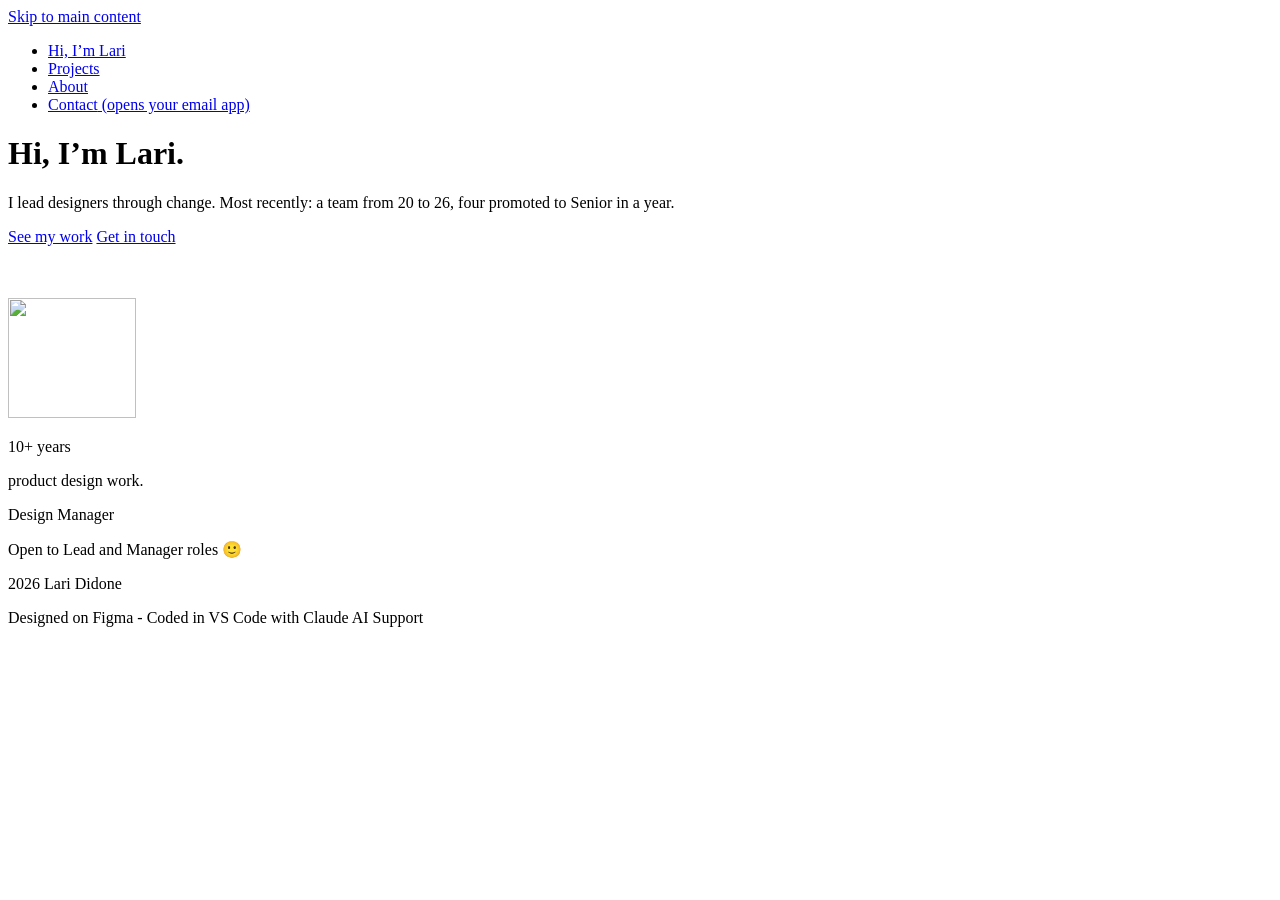
==== index.html @ 96b9745f "Rewrite home hero with proof line, add CTA buttons, clarify role tile Co-Authored-By: Claude Sonnet " ====
<!doctype html>
<html lang="en">
  <head>
    <meta charset="utf-8" />
    <meta name="viewport" content="width=device-width, initial-scale=1" />
    <title>Lari Didone</title>
    <meta
      name="description"
      content="Lari Didone, Design Manager. I lead designers through change: a team from 20 to 26, four promoted to Senior in a year."
    />
    <link
      rel="preload"
      href="assets/fonts/space-grotesk-latin-wght-normal.woff2"
      as="font"
      type="font/woff2"
      crossorigin
    />
    <link rel="icon" href="favicon.ico" sizes="16x16" />
    <link rel="stylesheet" href="css/tokens.css" />
    <link rel="stylesheet" href="css/styles.css" />
    <script src="js/text-size.js"></script>
  </head>
  <body>
    <a class="skip-link" href="#main">Skip to main content</a>

    <header class="site-header">
      <nav class="nav" aria-label="Main">
        <ul class="nav__list">
          <li>
            <a class="tab tab--smile" href="index.html" aria-current="page">Hi, I’m Lari</a>
          </li>
          <li><a class="tab tab--clap" href="projects.html">Projects</a></li>
          <li><a class="tab tab--smile" href="about.html">About</a></li>
          <li>
            <a class="tab tab--chat" href="mailto:larissadidone@gmail.com"
              >Contact<span class="visually-hidden"> (opens your email app)</span></a
            >
          </li>
        </ul>
      </nav>
    </header>

    <main id="main" class="main--center">
      <div class="home">
        <div class="hero">
          <div class="window">
            <div class="window__bar" aria-hidden="true"></div>
            <div class="window__body">
              <h1 class="window__title">Hi, I’m Lari.</h1>
              <p class="window__lead">
                I lead designers through change. Most recently: a team from 20 to 26, four promoted
                to Senior in a year.
              </p>
              <p>
                <a class="button" href="projects.html">See my work</a>
                <a class="button" href="mailto:larissadidone@gmail.com">Get in touch</a>
              </p>
            </div>
          </div>
          <div class="illustration illustration--corners" aria-hidden="true">
            <img src="assets/illustrations/corners-1.svg" alt="" />
            <img src="assets/illustrations/corners-2.svg" alt="" />
          </div>
          <div class="illustration illustration--arrow" aria-hidden="true">
            <img src="assets/illustrations/arrow-1.svg" alt="" />
            <img src="assets/illustrations/arrow-2.svg" alt="" />
          </div>
        </div>

        <div class="minis">
          <div class="window window--mini window--computer">
            <div class="window__bar" aria-hidden="true"></div>
            <div class="window__body window__body--art">
              <img src="assets/illustrations/pixel-computer.svg" alt="" width="128" height="120" />
            </div>
          </div>
          <div class="window window--mini window--years">
            <div class="window__bar" aria-hidden="true"></div>
            <div class="window__body">
              <p class="window__mini-title">10+ years</p>
              <p>product design work.</p>
            </div>
          </div>
          <div class="window window--mini window--role">
            <div class="window__bar" aria-hidden="true"></div>
            <div class="window__body">
              <p class="window__mini-title">Design Manager</p>
              <p>Open to Lead and Manager roles 🙂</p>
            </div>
          </div>
        </div>
      </div>
    </main>

    <footer class="site-footer">
      <div class="site-footer__inner">
        <p>2026 Lari Didone</p>
        <p>Designed on Figma - Coded in VS Code with Claude AI Support</p>
      </div>
    </footer>
  </body>
</html>
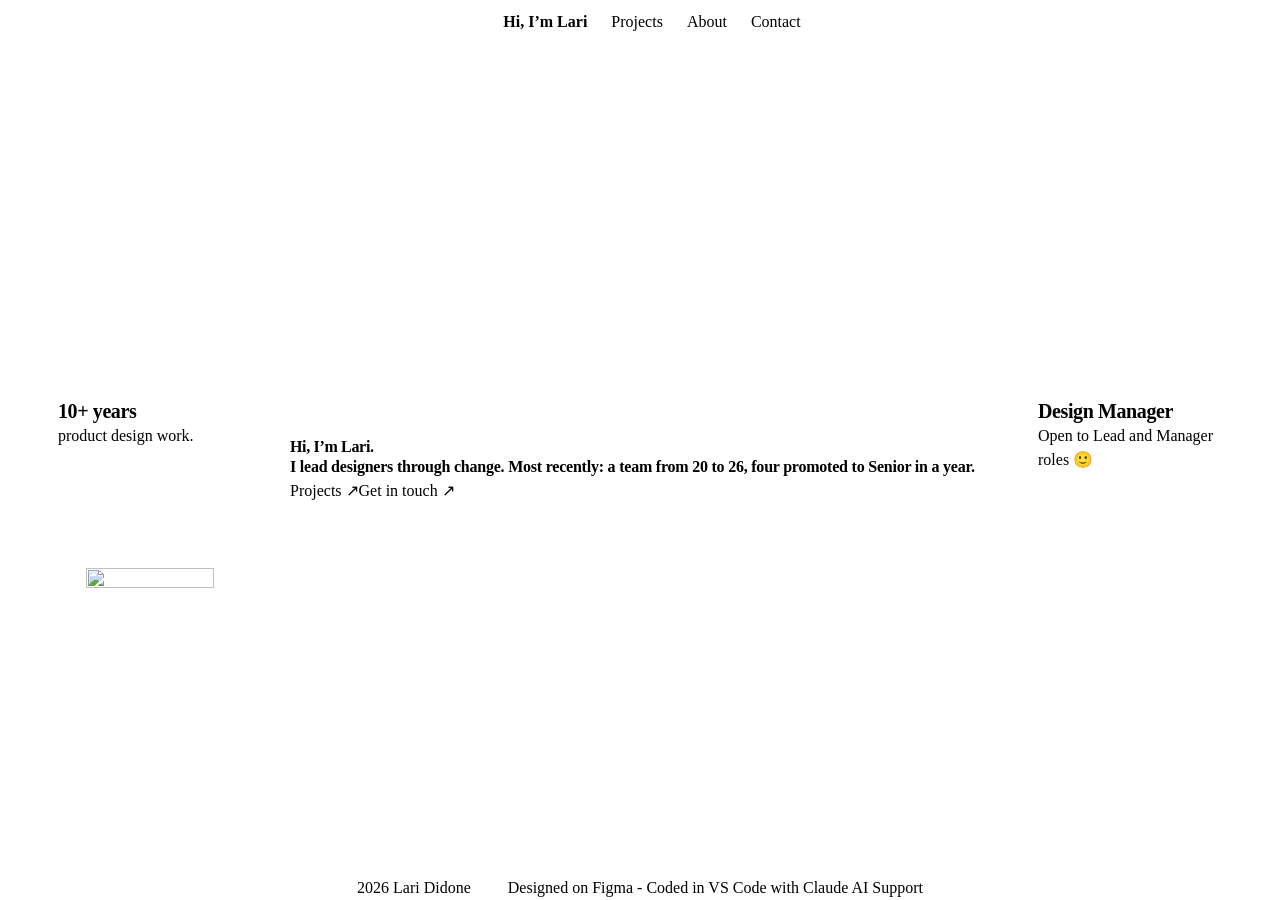
==== commit 53a2e444: "Style home hero links like card links: Projects and Get in touch Co-Authored-By: Claude Sonnet 5.5 <" ====
--- a/index.html
+++ b/index.html
@@ -51,9 +51,14 @@
                 I lead designers through change. Most recently: a team from 20 to 26, four promoted
                 to Senior in a year.
               </p>
-              <p>
-                <a class="button" href="projects.html">See my work</a>
-                <a class="button" href="mailto:larissadidone@gmail.com">Get in touch</a>
+              <p class="window__links">
+                <a class="link-arrow" href="projects.html"
+                  >Projects <span aria-hidden="true">↗</span></a
+                >
+                <a class="link-arrow" href="mailto:larissadidone@gmail.com"
+                  >Get in touch <span aria-hidden="true">↗</span
+                  ><span class="visually-hidden"> (opens your email app)</span></a
+                >
               </p>
             </div>
           </div>
--- a/css/styles.css
+++ b/css/styles.css
@@ -0,0 +1,1055 @@
+/*
+  ESTILOS DO SITE
+  ---------------
+  Ordem: fonte → base → utilitários → estrutura (navegação, rodapé) → painel e textos →
+  componentes (janela, cartão, formulário, botão).
+
+  O layout de desktop segue o Figma (frames de 1440px). O comportamento em telas menores
+  é uma PROPOSTA (o Figma ainda não tem frames mobile): veja docs/responsivo.md.
+  Há um único ponto de quebra, 40em (640px): abaixo dele o conteúdo empilha; a partir
+  dele vale o layout do Figma. Usamos "em" para que quem aumenta o tamanho da fonte no
+  navegador também ganhe o layout empilhado.
+*/
+
+/* ============================================================
+   FONTE: Space Grotesk (variável, hospedada no próprio site)
+   ============================================================ */
+@font-face {
+  font-family: "Space Grotesk";
+  font-style: normal;
+  font-weight: 300 700;
+  font-display: swap;
+  src: url("../assets/fonts/space-grotesk-latin-wght-normal.woff2") format("woff2");
+  unicode-range:
+    U+0000-00FF, U+0131, U+0152-0153, U+02BB-02BC, U+02C6, U+02DA, U+02DC, U+0304, U+0308, U+0329,
+    U+2000-206F, U+20AC, U+2122, U+2191, U+2193, U+2212, U+2215, U+FEFF, U+FFFD;
+}
+
+/* ============================================================
+   BASE
+   ============================================================ */
+*,
+*::before,
+*::after {
+  box-sizing: border-box;
+}
+
+html {
+  -webkit-text-size-adjust: 100%;
+  text-size-adjust: 100%;
+}
+
+body {
+  display: flex;
+  flex-direction: column;
+  gap: var(--space-12);
+  min-height: 100vh;
+  min-height: 100dvh;
+  margin: 0;
+  /* Fundo pontilhado do Figma (BGPattern): um tile de 32×16px repetido */
+  background: var(--color-bg-primary) url("../assets/pattern-dots.svg") repeat;
+  color: var(--color-text-primary);
+  font-family: var(--font-family);
+  font-size: var(--fs-body);
+  font-weight: 500; /* ≠ FIGMA: lá o Body/Base é SemiBold (600), pesado para ler textos longos; Medium (500) */
+  line-height: 1.5;
+}
+
+h1,
+h2,
+h3,
+p,
+ul {
+  margin: 0;
+}
+
+ul {
+  padding: 0;
+  list-style: none;
+}
+
+a {
+  color: var(--color-text-link);
+  /* o sublinhado existe sempre, mas transparente: assim ele aparece suavemente no hover */
+  text-decoration: underline;
+  text-decoration-color: transparent;
+  text-underline-offset: 0.2em;
+}
+
+a:hover {
+  text-decoration-color: currentcolor;
+}
+
+/* Foco visível para quem navega pelo teclado (≠ FIGMA: ainda não desenhado) */
+:focus-visible {
+  outline: 2px solid var(--color-focus-ring);
+  outline-offset: 2px;
+}
+
+/* ============================================================
+   UTILITÁRIOS
+   ============================================================ */
+/* Texto só para leitores de tela */
+.visually-hidden {
+  position: absolute;
+  width: 1px;
+  height: 1px;
+  margin: -1px;
+  padding: 0;
+  overflow: hidden;
+  clip-path: inset(50%);
+  white-space: nowrap;
+  border: 0;
+}
+
+/* "Pular para o conteúdo": só aparece quando recebe foco (≠ FIGMA: elemento novo) */
+.skip-link {
+  position: absolute;
+  top: var(--space-2);
+  left: var(--space-2);
+  z-index: 10;
+  padding: var(--space-3) var(--space-4);
+  background: var(--color-interactive-primary);
+  color: var(--color-bg-primary);
+  font-weight: 500;
+  transform: translateY(-200%);
+}
+
+.skip-link:focus {
+  transform: none;
+}
+
+/* ============================================================
+   ESTRUTURA: navegação, conteúdo principal, rodapé
+   ============================================================ */
+.site-header {
+  display: flex;
+  justify-content: center;
+}
+
+/* Barra de navegação (componente Nav do Figma). Largura, margens e borda mudam
+   conforme o tamanho da tela: veja os blocos @media mais abaixo. */
+.nav {
+  background: var(--color-bg-primary);
+}
+
+.nav__list {
+  display: flex;
+  flex-wrap: wrap;
+  justify-content: center;
+  gap: var(--space-2);
+}
+
+/* A linha do menu (barra do topo, faixa e dock) tem a cor da borda do painel principal
+   (mint/700), em todos os tamanhos de tela. ≠ FIGMA: lá era mint/200. */
+
+/* Aba de navegação (componente NavTab do Figma) */
+.tab {
+  display: flex;
+  align-items: center;
+  justify-content: center;
+  gap: var(--space-2);
+  width: fit-content;
+  min-height: 2.75rem; /* 44px */
+  padding: var(--space-2);
+  color: var(--color-text-link);
+  font-size: var(--fs-nav);
+  font-weight: 400;
+  line-height: 1.75rem;
+  text-decoration: none;
+}
+
+/* Ícone de 24×24px à esquerda do texto. Os SVGs vêm do Figma; posição e tamanho
+   reproduzem o enquadramento do ícone dentro do quadrado de 24px. */
+.tab::before {
+  content: "";
+  flex: none;
+  width: 1.5rem;
+  height: 1.5rem;
+  background-repeat: no-repeat;
+}
+
+/* Link só com texto, sem ícone nem espaço reservado */
+.tab--text::before {
+  display: none;
+}
+
+.tab:hover {
+  background: var(--color-bg-secondary);
+  text-decoration: none;
+}
+
+/* Página atual: texto mais pesado e ícone preenchido (não depende só de cor) */
+.tab[aria-current="page"] {
+  color: var(--color-text-primary);
+  font-weight: 600;
+}
+
+.tab--smile::before {
+  background-image: url("../assets/icons/smile.svg");
+  background-size: 81.25% 81.25%;
+  background-position: 50% 50%;
+}
+
+.tab--smile[aria-current="page"]::before {
+  background-image: url("../assets/icons/smile-active.svg");
+}
+
+.tab--clap::before {
+  background-image: url("../assets/icons/clap.svg");
+  background-size: 87.5% 100%;
+  background-position: 62.54% 0;
+}
+
+.tab--clap[aria-current="page"]::before {
+  background-image: url("../assets/icons/clap-active.svg");
+}
+
+.tab--chat::before {
+  background-image: url("../assets/icons/chat.svg");
+  background-size: 81.25% 78.125%;
+  background-position: 50% 57.143%;
+}
+
+.tab--chat[aria-current="page"]::before {
+  background-image: url("../assets/icons/chat-active.svg");
+}
+
+main {
+  display: flex;
+  flex: 1;
+  flex-direction: column;
+  align-items: center;
+  padding-inline: var(--space-4);
+}
+
+/* Home: a janela fica centralizada entre a navegação e o rodapé */
+.main--center {
+  justify-content: center;
+}
+
+.site-footer {
+  padding: 1.25rem var(--space-4);
+  font-size: var(--fs-footer);
+}
+
+.site-footer__inner {
+  display: flex;
+  flex-wrap: wrap;
+  justify-content: center;
+  gap: var(--space-1) var(--space-8);
+  max-width: 35.375rem; /* 566px */
+  margin-inline: auto;
+  /* O texto fica sobre o fundo pontilhado. Conferido: mesmo sobre o pontinho mais escuro
+     (teal a 38% de opacidade = #a7eae4) o contraste é de 5,47:1, acima do mínimo de 4,5:1. */
+  color: var(--color-text-secondary);
+  text-align: center;
+}
+
+/* ============================================================
+   PAINEL E TEXTOS (páginas About, Projects e Contact)
+   ============================================================ */
+.panel {
+  display: flex;
+  flex-direction: column;
+  gap: var(--space-10);
+  width: 100%;
+  max-width: 42.875rem; /* 686px */
+  margin-inline: auto;
+  padding: var(--space-4);
+  background: var(--color-bg-primary);
+  border: 1px solid var(--mint-700);
+}
+
+.panel--tight {
+  gap: var(--space-8);
+}
+
+.page-title {
+  color: var(--pink-purple-500);
+  font-size: var(--fs-h1);
+  font-weight: 700;
+  line-height: 1.2222;
+  letter-spacing: -0.0139em;
+}
+
+/* Linha com rótulo à esquerda e conteúdo à direita (empilha no celular) */
+.row {
+  display: grid;
+  gap: var(--space-2) var(--space-8);
+}
+
+.row__label {
+  color: var(--indigo-500);
+  font-size: var(--fs-h2);
+  font-weight: 500;
+  line-height: 1.5;
+}
+
+/* Grupos verticais com espaçamentos do Figma: 4, 12 e 16px */
+.stack {
+  display: grid;
+  align-content: start;
+  gap: var(--space-3);
+}
+
+.stack--1 {
+  gap: var(--space-1);
+}
+
+.stack--4 {
+  gap: var(--space-4);
+}
+
+.text-lead {
+  font-size: var(--fs-lead);
+  font-weight: 400;
+  line-height: 1.5;
+}
+
+.text-large {
+  font-size: var(--fs-nav);
+  font-weight: 400;
+  line-height: 1.75rem;
+}
+
+.text-muted {
+  color: var(--color-text-secondary);
+}
+
+.text-note {
+  color: var(--color-text-secondary);
+  font-weight: 400;
+  line-height: 1.75rem;
+}
+
+.text-black {
+  color: var(--black);
+}
+
+.link-large {
+  /* inline-block: a área clicável passa a ter a altura da linha (28px), acima do mínimo de 24px */
+  display: inline-block;
+  font-size: var(--fs-nav);
+  font-weight: 400;
+  line-height: 1.75rem;
+}
+
+/* Experiência (About) */
+.job {
+  display: grid;
+  gap: var(--space-2);
+}
+
+.job__title {
+  color: var(--indigo-500);
+  font-size: var(--fs-label);
+  font-weight: 400;
+  line-height: 1.625rem;
+}
+
+.skills {
+  display: flex;
+  flex-wrap: wrap;
+  gap: var(--space-1) var(--space-4);
+}
+
+/* ============================================================
+   COMPONENTE: janela da Home (Heropopup do Figma)
+   Elemento visual retrô e decorativo: a barra de título não é lida por leitores de tela.
+   ============================================================ */
+.window {
+  display: flex;
+  flex-direction: column;
+  gap: var(--space-2);
+  width: 100%;
+  max-width: 43.75rem; /* 700px */
+  padding-block: var(--space-2);
+  background: var(--color-bg-secondary);
+  border: 1px solid var(--pink-purple-500);
+}
+
+.window__bar {
+  display: flex;
+  justify-content: flex-end;
+  /* a linha divisória não pode empurrar o conteúdo: no Figma ela tem altura zero */
+  margin-bottom: -1px;
+  padding: 0 var(--space-2) var(--space-2);
+  border-bottom: 1px solid var(--pink-purple-500);
+}
+
+.window__bar::before {
+  content: "";
+  width: 1.5rem;
+  height: 1.5rem;
+  background: url("../assets/icons/window-circle.svg") 50% 50% / 81.25% no-repeat;
+}
+
+.window__body {
+  padding: var(--space-2) var(--space-4);
+  color: var(--pink-purple-700);
+}
+
+.window__title {
+  font-size: var(--fs-hero);
+  font-weight: 700;
+  line-height: 1.1667;
+  letter-spacing: -0.0208em;
+}
+
+.window__lead {
+  font-size: var(--fs-hero-sub);
+  font-weight: 600;
+  line-height: 1.2222;
+  letter-spacing: -0.0139em;
+}
+
+/* Ilustrações decorativas da home (Figma: Illustration/Corners e Illustration/Arrow).
+   Em telas pequenas ficam em 60% do tamanho e cabem dentro da margem da página, para
+   não criar rolagem horizontal. A partir de 48em usam as posições medidas no quadro
+   "Hero popup": cantos a -43px/-49px da janela e seta a 647px/166px. */
+.hero {
+  position: relative;
+  width: 100%;
+  max-width: 43.75rem; /* 700px, igual à janela */
+}
+
+.illustration {
+  position: absolute;
+  width: 100px;
+  height: 100px;
+  pointer-events: none;
+}
+
+.illustration img {
+  position: absolute;
+  max-width: none;
+}
+
+.illustration--corners {
+  top: -30px;
+  left: -12px;
+  transform: scale(0.6);
+  transform-origin: top left;
+}
+
+.illustration--corners img:nth-child(1) {
+  top: 15.7px;
+  left: 15.47px;
+}
+
+.illustration--corners img:nth-child(2) {
+  top: 12.45px;
+  left: 12.98px;
+}
+
+.illustration--arrow {
+  right: -12px;
+  bottom: -30px;
+  width: 96px;
+  transform: scale(0.6);
+  transform-origin: bottom right;
+}
+
+.illustration--arrow img:nth-child(1) {
+  top: 12.76px;
+  left: 13px;
+}
+
+.illustration--arrow img:nth-child(2) {
+  top: 10.72px;
+  left: 10.88px;
+}
+
+@media (min-width: 48em) {
+  .illustration {
+    transform: none;
+  }
+
+  .illustration--corners {
+    top: -49px;
+    left: -43px;
+  }
+
+  .illustration--arrow {
+    top: 166px;
+    right: auto;
+    bottom: auto;
+    left: 647px;
+  }
+}
+
+/* ============================================================
+   COMPONENTE: cartão de projeto (Cases/Card do Figma)
+   ============================================================ */
+.cards {
+  display: grid;
+  grid-template-columns: repeat(auto-fit, minmax(min(100%, 16.5rem), 1fr));
+  /* Figma: 32px entre as fileiras e 24px entre as colunas */
+  gap: var(--space-8) var(--space-6);
+}
+
+.card {
+  position: relative; /* âncora do link que cobre o cartão inteiro */
+  display: flex;
+  flex-direction: column;
+  gap: var(--space-6);
+  padding: var(--space-6) var(--space-4) var(--space-4);
+  background: var(--color-bg-primary);
+  border: 1px solid var(--pink-purple-500); /* Figma: color/interactive/accent */
+}
+
+/* Capa do projeto (Figma: 280×171). Mantém a proporção em qualquer largura. */
+.card__cover {
+  display: block;
+  width: 100%;
+  height: auto;
+  aspect-ratio: 280 / 171;
+  object-fit: contain;
+}
+
+/* Ao passar o mouse (ou focar o link do cartão), a capa "falha" por meio segundo:
+   deslocamentos curtos e um leve desvio de cor. Não roda para quem pediu menos movimento. */
+@media (prefers-reduced-motion: no-preference) {
+  .card:hover .card__cover,
+  .card:focus-within .card__cover {
+    animation: cover-glitch 0.45s steps(1, end) 1;
+  }
+}
+
+@keyframes cover-glitch {
+  0% {
+    transform: translate(-2px, 0);
+    filter: drop-shadow(2px 0 0 var(--pink-purple-200)) drop-shadow(-2px 0 0 var(--mint-400));
+    clip-path: inset(0 0 55% 0);
+  }
+  20% {
+    transform: translate(2px, 1px);
+    filter: drop-shadow(-2px 0 0 var(--pink-purple-200)) drop-shadow(2px 0 0 var(--mint-400));
+    clip-path: inset(40% 0 0 0);
+  }
+  40% {
+    transform: translate(-1px, -1px);
+    filter: drop-shadow(1px 0 0 var(--pink-purple-200)) drop-shadow(-1px 0 0 var(--mint-400));
+    clip-path: none;
+  }
+  60% {
+    transform: translate(3px, 0);
+    filter: drop-shadow(-3px 0 0 var(--pink-purple-200));
+    clip-path: inset(20% 0 35% 0);
+  }
+  80% {
+    transform: translate(-1px, 1px);
+    filter: drop-shadow(2px 0 0 var(--mint-400));
+    clip-path: none;
+  }
+  100% {
+    transform: none;
+    filter: none;
+    clip-path: none;
+  }
+}
+
+.card__text-group {
+  display: flex;
+  flex-direction: column;
+  gap: var(--space-2);
+  flex: 1;
+}
+
+.card__type {
+  color: var(--color-text-primary);
+  font-size: var(--fs-small);
+  font-weight: 500;
+  line-height: 1.75rem;
+}
+
+.card__title {
+  color: var(--color-text-link);
+  font-size: var(--fs-card-title);
+  font-weight: 500;
+  line-height: 1.3636;
+}
+
+.card__text {
+  font-weight: 700;
+}
+
+/* Link alinhado à direita, como no Figma */
+/* O cartão inteiro é clicável: o ::after do link se estende por todo o cartão.
+   Continua sendo um único link para leitores de tela e para o Tab. */
+.card__link::after {
+  content: "";
+  position: absolute;
+  inset: 0;
+}
+
+/* O anel de foco contorna o cartão, não só o texto do link */
+.card__link:focus-visible {
+  outline: none;
+}
+
+.card__link:focus-visible::after {
+  outline: 2px solid var(--color-focus-ring);
+  outline-offset: 2px;
+}
+
+.card:hover {
+  border-color: var(--color-text-link);
+  cursor: pointer;
+}
+
+.card__link {
+  align-self: flex-end;
+  font-size: var(--fs-label);
+  font-weight: 500;
+  line-height: 1.75rem;
+}
+
+/* Links da janela da home, no mesmo estilo do "View case study ↗" dos cartões */
+.window__links {
+  display: flex;
+  flex-wrap: wrap;
+  gap: var(--space-3);
+}
+
+.link-arrow {
+  color: var(--color-text-link);
+  font-size: var(--fs-label);
+  font-weight: 500;
+  line-height: 1.75rem;
+}
+
+/* ============================================================
+   COMPONENTES: formulário e botão (página Contact)
+   ============================================================ */
+.form {
+  display: grid;
+  gap: var(--space-3);
+}
+
+.field {
+  display: grid;
+  gap: var(--space-2);
+}
+
+.field label {
+  font-size: var(--fs-label);
+  font-weight: 500;
+  line-height: 1.75rem;
+}
+
+.field input,
+.field textarea {
+  display: block;
+  width: 100%;
+  min-height: 3.25rem; /* 52px */
+  padding: var(--space-3);
+  background: var(--color-bg-primary);
+  border: 1px solid var(--color-border-input); /* ≠ FIGMA: ver tokens.css */
+  border-radius: 0;
+  color: var(--color-text-primary);
+  /* ≠ FIGMA: 16px em vez de 14px. Abaixo de 16px o Safari do iPhone dá zoom sozinho ao
+     tocar no campo. */
+  font: 600 var(--fs-label) / 1.5 var(--font-family);
+}
+
+.field textarea {
+  min-height: 9.75rem; /* 156px */
+  resize: vertical;
+}
+
+.field ::placeholder {
+  color: var(--color-text-secondary);
+  opacity: 1; /* o navegador deixa o placeholder mais claro por padrão */
+}
+
+.button {
+  display: inline-flex;
+  justify-self: start;
+  align-items: center;
+  gap: 0.3em; /* o espaço antes da seta ↗ some dentro de um flex */
+  min-height: 3.25rem; /* 52px */
+  padding: var(--space-3);
+  background: var(--color-interactive-primary);
+  border: 0;
+  color: var(--color-bg-primary);
+  font: 500 var(--fs-label) / 1.75rem var(--font-family);
+  cursor: pointer;
+}
+
+.button:hover {
+  background: var(--indigo-700); /* ≠ FIGMA: hover do botão ainda não foi desenhado */
+}
+
+/* Modo de alto contraste do Windows: sem fundo colorido, o botão precisa de uma borda,
+   e a aba da página atual ganha um sublinhado (o fundo e a barra colorida somem) */
+@media (forced-colors: active) {
+  .button {
+    border: 1px solid ButtonText;
+  }
+
+  .nav .tab[aria-current="page"] {
+    text-decoration: underline;
+    text-underline-offset: 0.2em;
+  }
+}
+
+/* ============================================================
+   NAVEGAÇÃO EM TELAS PEQUENAS (menos de 640px)
+   PROPOSTA: ainda não existe no Figma (veja docs/responsivo.md).
+   Quatro abas iguais, com o ícone sobre o rótulo, numa faixa no topo.
+   ============================================================ */
+@media (width < 40em) {
+  .nav {
+    width: 100%;
+    border-bottom: 1px solid var(--mint-700);
+  }
+
+  .nav__list {
+    gap: 0;
+  }
+
+  .nav__list li {
+    flex: 1 1 0;
+    /* com texto grande as abas passam para outra linha em vez de estourar a tela */
+    min-width: min-content;
+  }
+
+  .nav .tab {
+    flex-direction: column;
+    gap: var(--space-1);
+    width: 100%;
+    min-height: 4rem;
+    padding: var(--space-2) var(--space-1);
+    font-size: 0.8125rem; /* 13px */
+    line-height: 1.25;
+    text-align: center;
+  }
+
+  /* Página atual: fundo lavanda + barra no topo + texto pesado + ícone preenchido */
+  .nav .tab[aria-current="page"] {
+    background: var(--color-bg-secondary);
+    box-shadow: inset 0 3px 0 var(--pink-purple-500);
+  }
+
+  /* O anel de foco fica por dentro da aba, para não invadir as vizinhas */
+  .nav .tab:focus-visible {
+    outline-offset: -4px;
+  }
+
+  /* Texto muito grande (veja js/text-size.js): as abas ficam em 2×2 */
+  html[data-big-text] .nav__list li {
+    flex-basis: 45%;
+  }
+}
+
+/* "Dock" flutuante no rodapé da tela, ao alcance do polegar.
+   Só aparece se a janela for larga (320px ou mais) e alta (480px ou mais) o bastante.
+   Medido em "em": quem aumenta o tamanho da fonte no navegador, ou dá muito zoom, volta
+   para a faixa no topo, que rola junto com a página e nunca cobre o conteúdo.
+   O mesmo vale quando o texto está muito grande (html[data-big-text], veja js/text-size.js).
+   A ordem do Tab continua a do HTML (a navegação vem primeiro), mesmo ficando embaixo. */
+@media (20em <= width < 40em) and (height >= 30em) {
+  html:not([data-big-text]) .site-header {
+    position: fixed;
+    inset: auto var(--space-3) var(--space-3); /* colada embaixo, com 12px de margem */
+    z-index: 10;
+  }
+
+  html:not([data-big-text]) .nav {
+    border: 1px solid var(--mint-700);
+    border-radius: 0.5rem; /* o mesmo raio da barra de desktop */
+    overflow: hidden; /* a aba da página atual acompanha os cantos arredondados */
+  }
+
+  /* Deixa espaço para o conteúdo não ficar escondido atrás da dock, e para o foco do
+     teclado nunca parar embaixo dela (WCAG 2.4.11) */
+  html:not([data-big-text]) {
+    scroll-padding-bottom: 6rem;
+  }
+
+  html:not([data-big-text]) body {
+    padding-block: var(--space-4) 6rem;
+  }
+}
+
+/* ============================================================
+   A PARTIR DE 640px: layout de desktop do Figma
+   ============================================================ */
+@media (min-width: 40em) {
+  .nav {
+    width: auto;
+    padding: var(--space-4);
+    border: 1px solid var(--mint-700);
+    border-radius: 0 0 0.5rem 0.5rem;
+  }
+
+  .nav__list li {
+    flex: none;
+  }
+
+  .tab {
+    padding: var(--space-2) var(--space-4);
+    white-space: nowrap;
+  }
+
+  .nav .tab {
+    width: auto;
+  }
+
+  .site-footer__inner {
+    justify-content: space-between;
+    text-align: left;
+  }
+
+  /* rótulo (145px) + conteúdo, como nos frames do Figma */
+  .row {
+    grid-template-columns: 9.0625rem minmax(0, 1fr);
+  }
+}
+
+/* ============================================================
+   HOME: janelas pequenas ao redor da janela principal
+   Em telas estreitas elas ficam numa fileira embaixo; a partir de 75em elas
+   se espalham ao redor da janela principal, cada uma de um tamanho.
+   ============================================================ */
+.home {
+  position: relative;
+  display: flex;
+  flex-direction: column;
+  align-items: center;
+  gap: var(--space-8);
+  width: 100%;
+  max-width: 43.75rem; /* 700px, igual à janela principal */
+}
+
+.minis {
+  display: flex;
+  flex-wrap: wrap;
+  align-items: flex-start;
+  justify-content: center;
+  gap: var(--space-4);
+  width: 100%;
+}
+
+.window--mini {
+  width: min(100%, 11rem);
+  font-size: var(--fs-label);
+  line-height: 1.5;
+}
+
+.window--computer {
+  width: min(100%, 10.5rem); /* 168px */
+}
+
+.window--years {
+  width: min(100%, 11rem); /* 176px */
+}
+
+.window--role {
+  width: min(100%, 12.5rem); /* 200px */
+}
+
+.window__mini-title {
+  font-size: 1.25rem;
+  font-weight: 700;
+  line-height: 1.3;
+  letter-spacing: -0.02em;
+}
+
+/* Pixel art: pixels nítidos, sem suavização */
+.window__body--art {
+  display: grid;
+  place-items: center;
+  padding-block: var(--space-4);
+}
+
+.window__body--art img {
+  display: block;
+  width: 8rem; /* 128px: cada pixel da arte tem 8px */
+  height: auto;
+  image-rendering: pixelated;
+}
+
+/* Celular: duas janelas pequenas por fileira, para a Home não ficar comprida demais */
+@media (width < 40em) {
+  .window--mini,
+  .window--computer,
+  .window--years,
+  .window--role {
+    width: calc(50% - var(--space-2));
+  }
+
+  .window__body--art img {
+    width: 6rem;
+  }
+}
+
+@media (min-width: 75em) {
+  .minis {
+    display: contents;
+  }
+
+  .window--mini {
+    position: absolute;
+  }
+
+  .window--years {
+    top: -40px;
+    right: calc(100% + 56px);
+  }
+
+  .window--computer {
+    top: 130px;
+    right: calc(100% + 56px);
+  }
+
+  .window--role {
+    top: -40px;
+    left: calc(100% + 48px);
+  }
+}
+
+/* ============================================================
+   MOVIMENTO
+   Tudo aqui é leve e rápido, e desligado para quem pede menos movimento no sistema
+   (prefers-reduced-motion). Sem isso, o site continua igual, só que parado.
+   ============================================================ */
+
+/* Efeitos de hover aparecem com fade em vez de acenderem de uma vez */
+a,
+.tab,
+.card,
+.button {
+  transition:
+    background-color 0.18s ease,
+    border-color 0.18s ease,
+    color 0.18s ease,
+    text-decoration-color 0.18s ease;
+}
+
+/* Fade-in da página ao trocar de aba. O menu fica parado; só o conteúdo aparece. */
+@keyframes page-in {
+  from {
+    opacity: 0;
+  }
+}
+
+main,
+.site-footer {
+  animation: page-in 0.22s ease-out backwards;
+}
+
+/* Home: o elemento principal flutua devagar */
+@keyframes float {
+  50% {
+    transform: translateY(-8px);
+  }
+}
+
+.hero {
+  animation: float 6s ease-in-out infinite;
+}
+
+/* Home: ao passar o mouse, o texto e a janela "falham" (glitch) em rajadas curtas.
+   A rajada dura 0,3s a cada 2s e só desloca poucos pixels: nada pisca em tela cheia
+   (WCAG 2.3.1). */
+@keyframes glitch-text {
+  0% {
+    text-shadow:
+      2px 0 var(--pink-purple-200),
+      -2px 0 var(--mint-400);
+    transform: translate(-2px, 0);
+  }
+
+  5% {
+    clip-path: inset(10% 0 55% 0);
+    text-shadow:
+      -2px 0 var(--pink-purple-200),
+      2px 0 var(--mint-400);
+    transform: translate(2px, -1px);
+  }
+
+  10% {
+    clip-path: inset(55% 0 10% 0);
+    text-shadow:
+      2px 0 var(--pink-purple-200),
+      -2px 0 var(--mint-400);
+    transform: translate(-1px, 1px);
+  }
+
+  15%,
+  100% {
+    clip-path: none;
+    text-shadow: none;
+    transform: none;
+  }
+}
+
+@keyframes glitch-box {
+  0% {
+    box-shadow:
+      3px 0 0 var(--mint-400),
+      -3px 0 0 var(--pink-purple-200);
+    transform: translate(2px, 0);
+  }
+
+  7% {
+    box-shadow:
+      -3px 0 0 var(--mint-400),
+      3px 0 0 var(--pink-purple-200);
+    transform: translate(-2px, 1px);
+  }
+
+  15%,
+  100% {
+    box-shadow: none;
+    transform: none;
+  }
+}
+
+.hero:hover .window,
+.window--mini:hover {
+  animation: glitch-box 2s linear infinite;
+}
+
+.hero:hover .window__title,
+.hero:hover .window__lead,
+.window--mini:hover .window__mini-title {
+  animation: glitch-text 2s linear infinite;
+}
+
+/* As janelas pequenas flutuam em ritmos diferentes */
+.window--computer {
+  animation: float 7s ease-in-out -2s infinite;
+}
+
+.window--years {
+  animation: float 5s ease-in-out -1s infinite;
+}
+
+.window--role {
+  animation: float 6.5s ease-in-out -4s infinite;
+}
+
+@media (prefers-reduced-motion: reduce) {
+  main,
+  .site-footer,
+  .hero,
+  .hero:hover .window,
+  .hero:hover .window__title,
+  .hero:hover .window__lead,
+  .window--mini,
+  .window--mini:hover,
+  .window--mini:hover .window__mini-title {
+    animation: none;
+  }
+
+  a,
+  .tab,
+  .card,
+  .button {
+    transition: none;
+  }
+}
